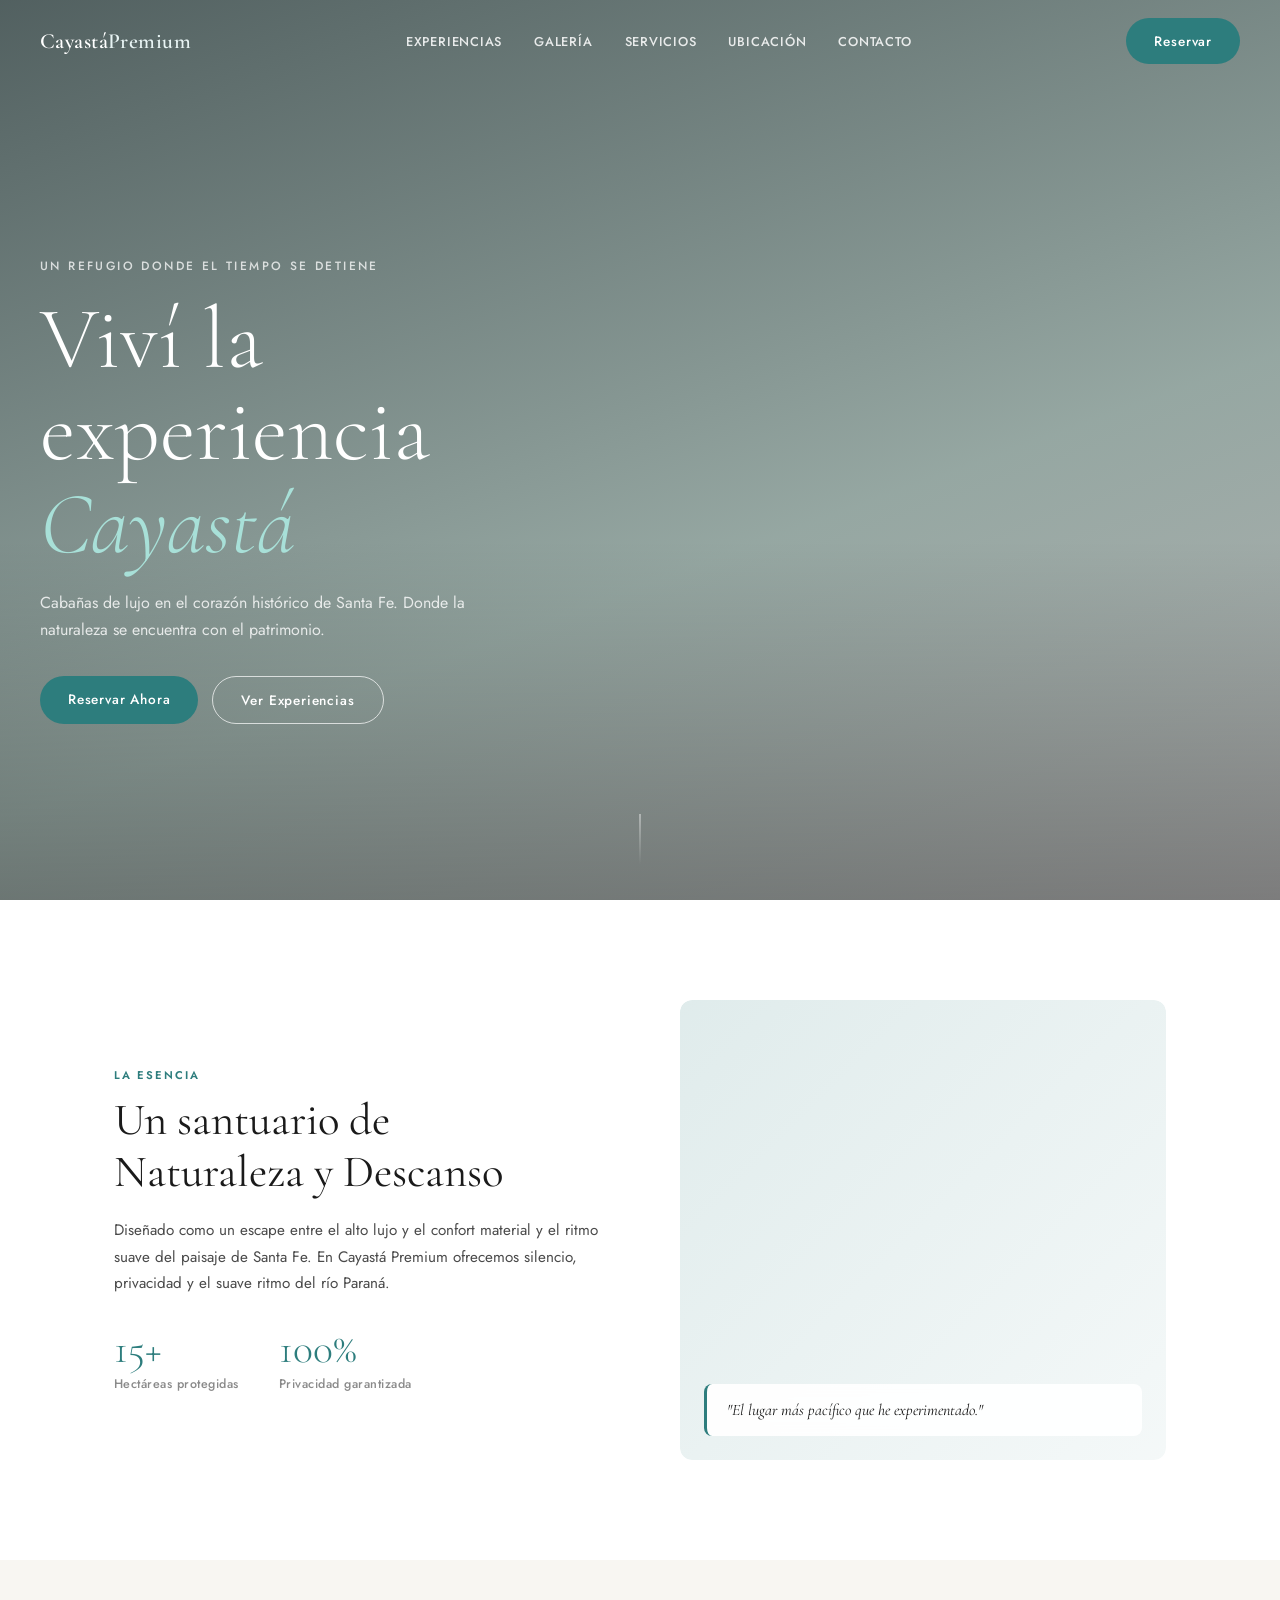
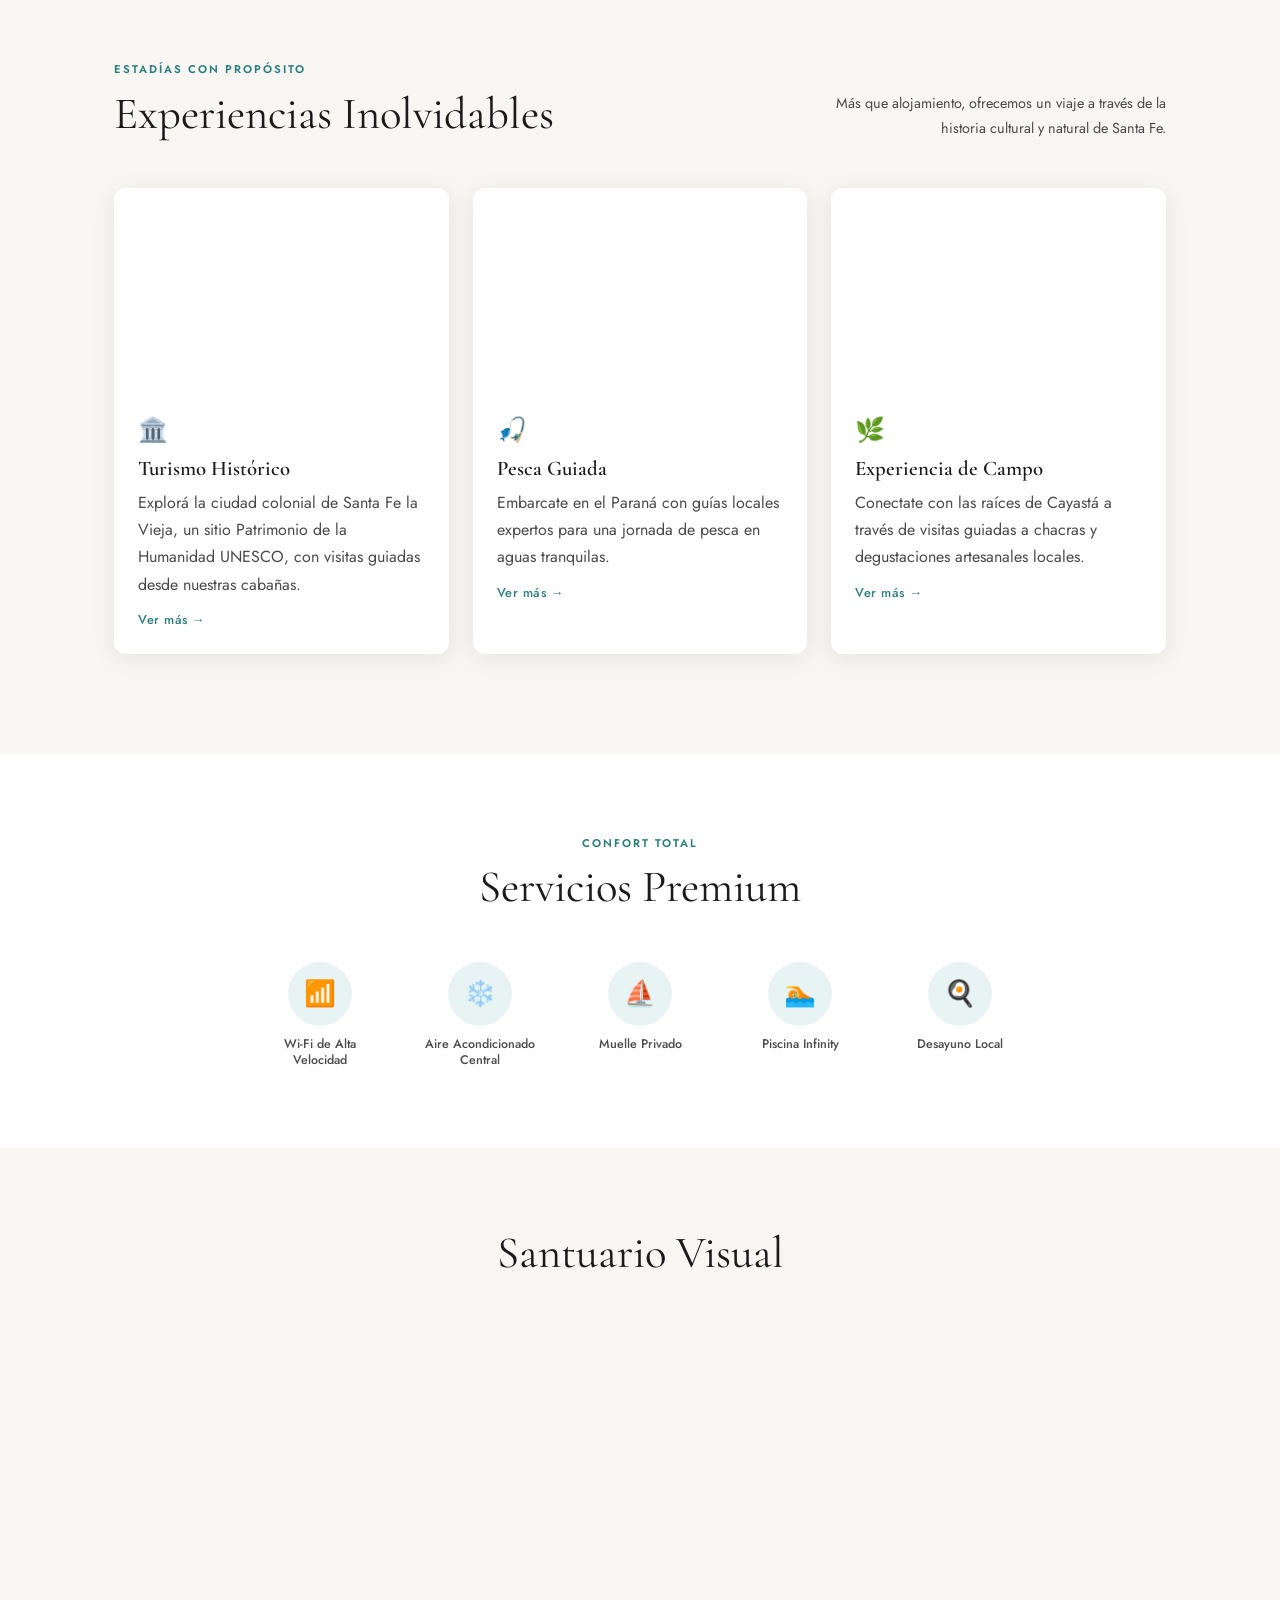
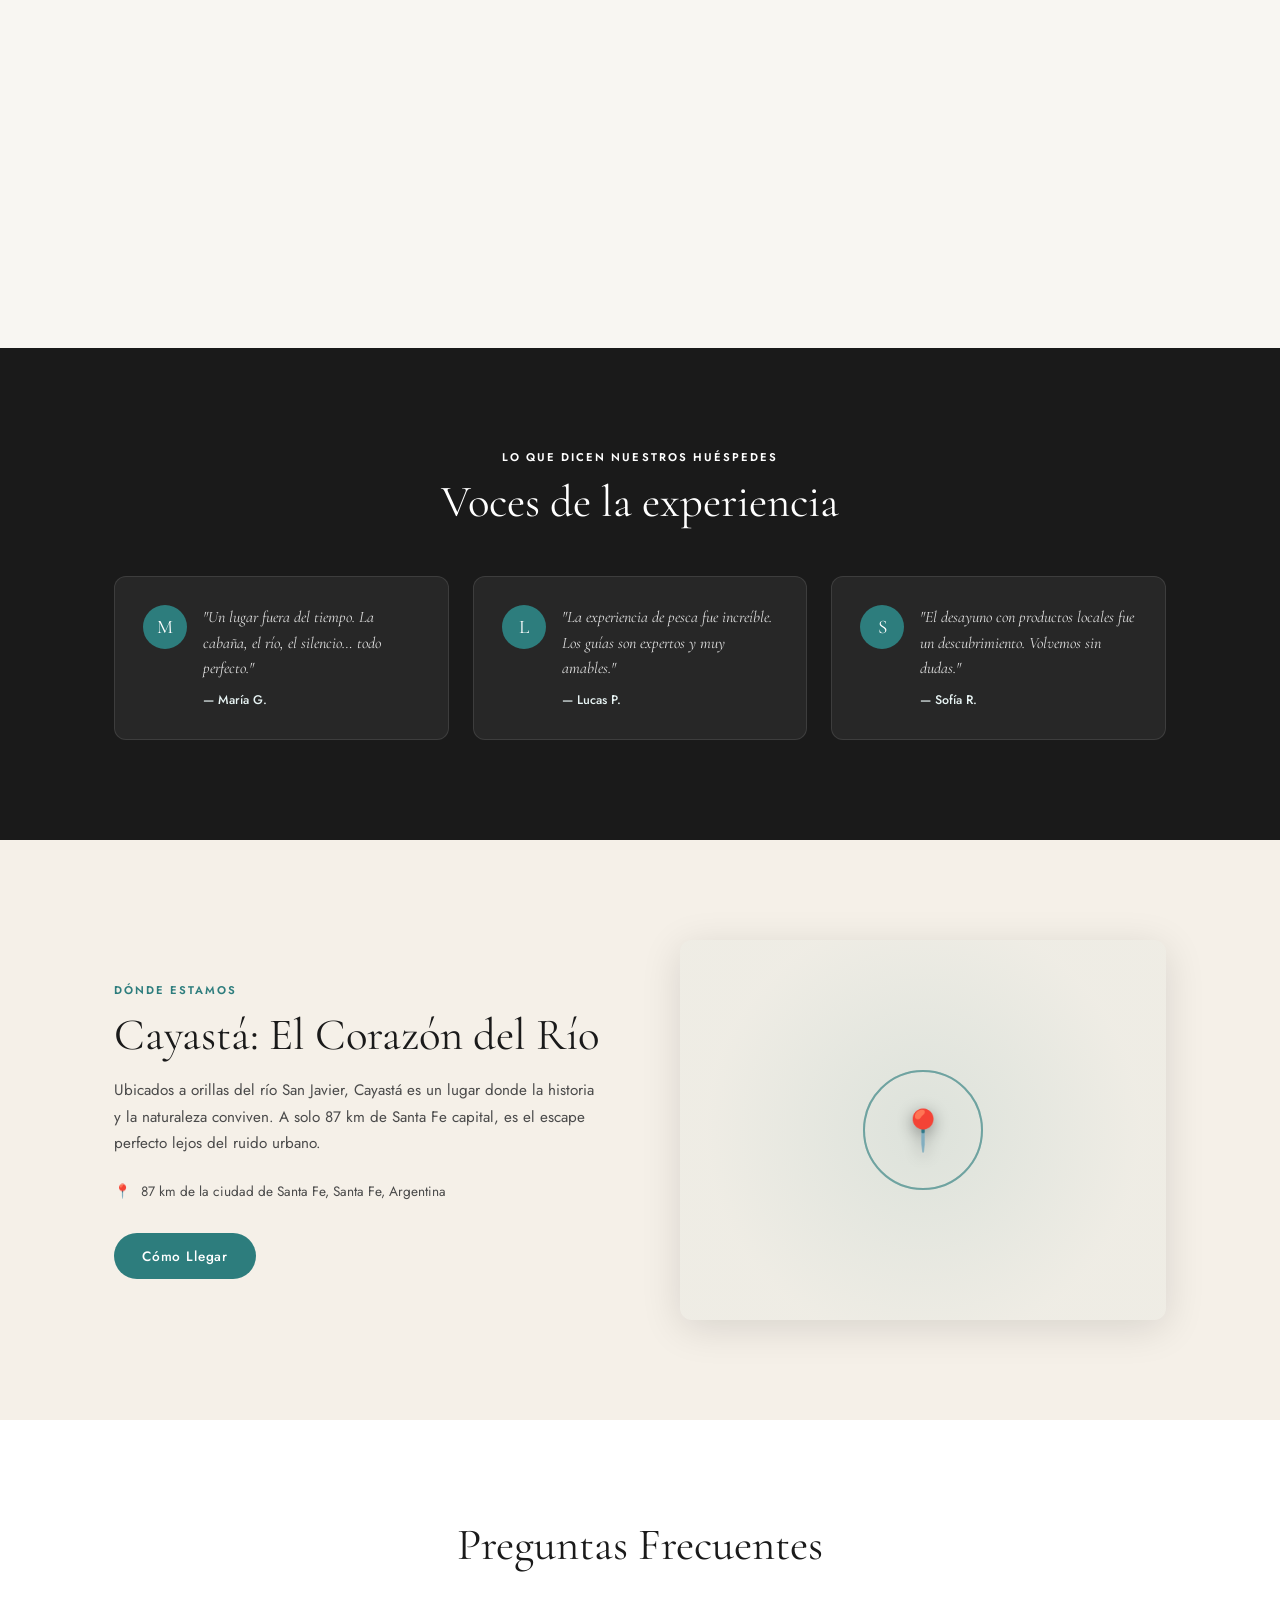
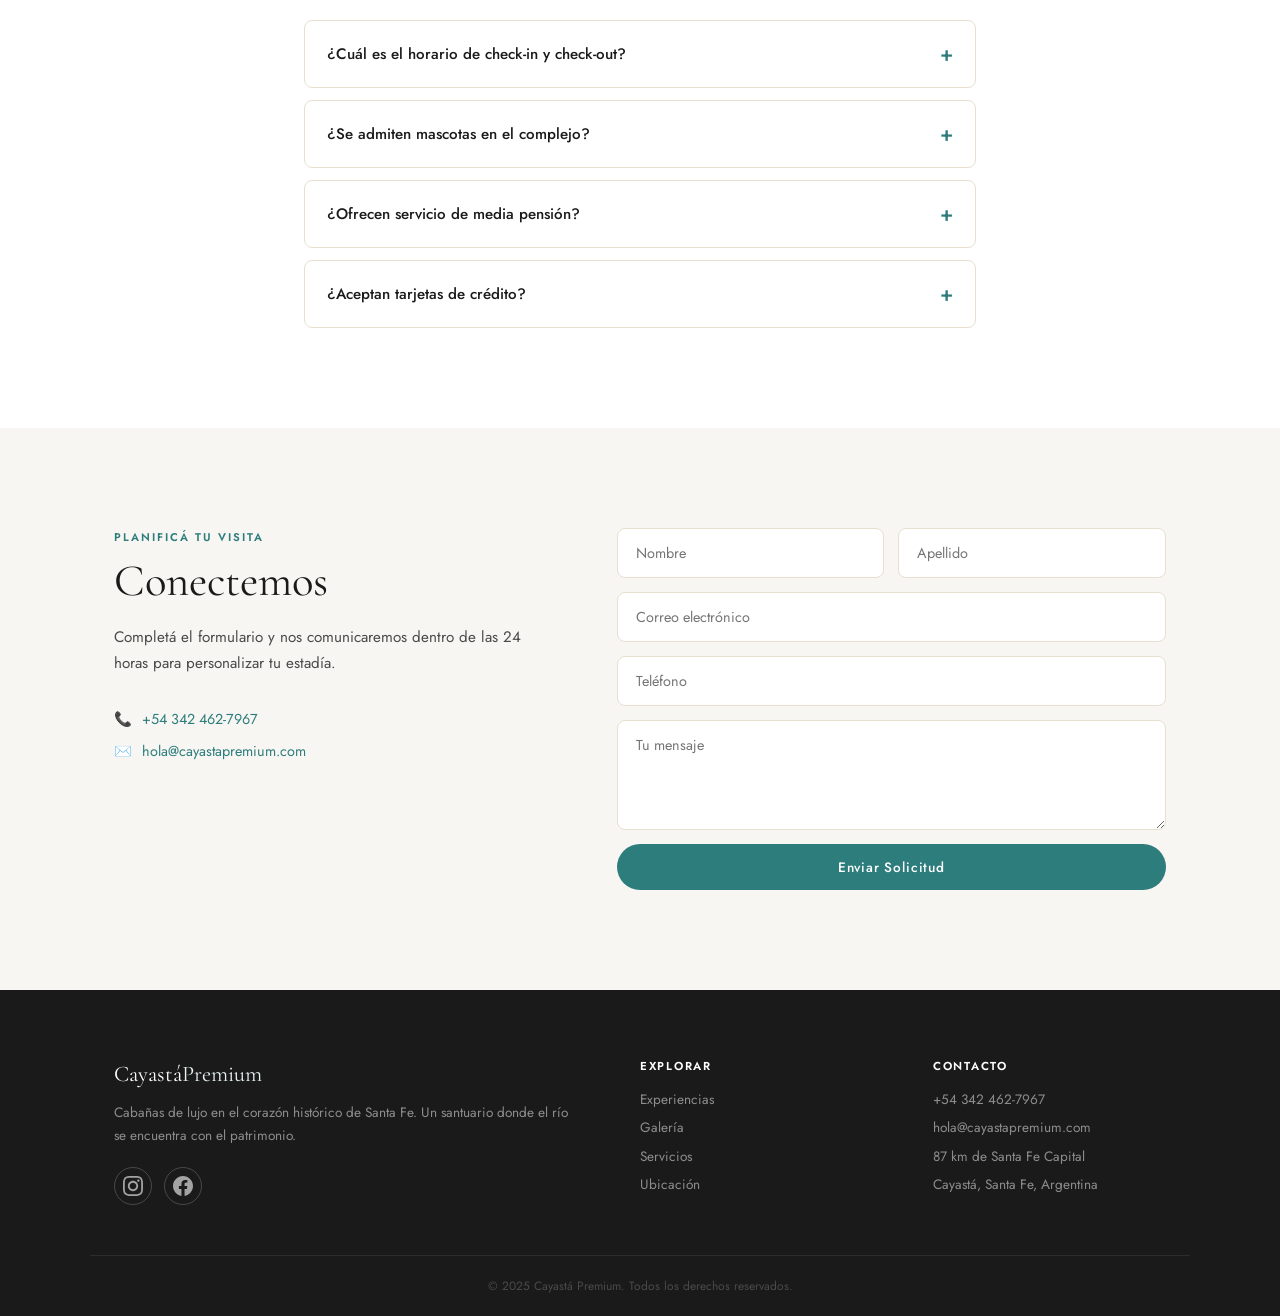
==== index.html @ 54f64c53 "secondcommit" ====
<!DOCTYPE html>
<html lang="es">
<head>
  <meta charset="UTF-8" />
  <meta name="viewport" content="width=device-width, initial-scale=1.0" />
  <title>Cayastá Premium</title>
  <link rel="stylesheet" href="styles.css" />
  <link href="https://fonts.googleapis.com/css2?family=Cormorant+Garamond:ital,wght@0,300;0,400;0,600;1,300;1,400&family=Jost:wght@300;400;500;600&display=swap" rel="stylesheet" />
</head>
<body>

  <!-- NAV -->
  <header class="nav">
    <div class="nav__logo">Cayastá<span>Premium</span></div>
    <nav class="nav__links">
      <a href="#experiencias">Experiencias</a>
      <a href="#galery">Galería</a>
      <a href="#services">Servicios</a>
      <a href="#location">Ubicación</a>
      <a href="#contacto">Contacto</a>
    </nav>
    <a href="#contacto" class="btn btn--primary">Reservar</a>
    <button class="nav__burger" aria-label="Menú">
      <span></span><span></span><span></span>
    </button>
  </header>

  <!-- MOBILE MENU -->
  <div class="mobile-menu" id="mobileMenu">
    <a href="#experiencias">Experiencias</a>
      <a href="#galery">Galería</a>
      <a href="#services">Servicios</a>
      <a href="#location">Ubicación</a>
      <a href="#contacto">Contacto</a>  
    <a href="#contacto" class="btn btn--primary">Reservar</a>
  </div>

  <!-- HERO -->
  <section class="hero">
    <div class="hero__overlay"></div>
    <div class="hero__content">
      <p class="hero__eyebrow">Un refugio donde el tiempo se detiene</p>
      <h1 class="hero__title">Viví la experiencia<br /><em>Cayastá</em></h1>
      <p class="hero__sub">Cabañas de lujo en el corazón histórico de Santa Fe. Donde la naturaleza se encuentra con el patrimonio.</p>
      <div class="hero__actions">
        <a href="#contacto" class="btn btn--primary">Reservar Ahora</a>
        <a href="#experiencias" class="btn btn--outline">Ver Experiencias</a>
      </div>
    </div>
    <div class="hero__scroll">
      <span></span>
    </div>
  </section>

  <!-- ESSENCE -->
  <section class="essence" id="essence">
    <div class="container essence__grid">
      <div class="essence__text">
        <p class="label">La Esencia</p>
        <h2>Un santuario de<br />Naturaleza y Descanso</h2>
        <p class="body-text">Diseñado como un escape entre el alto lujo y el confort material y el ritmo suave del paisaje de Santa Fe. En Cayastá Premium ofrecemos silencio, privacidad y el suave ritmo del río Paraná.</p>
        <div class="essence__stats">
          <div class="stat">
            <span class="stat__num">15+</span>
            <span class="stat__label">Hectáreas protegidas</span>
          </div>
          <div class="stat">
            <span class="stat__num">100%</span>
            <span class="stat__label">Privacidad garantizada</span>
          </div>
        </div>
      </div>
      <div class="essence__img">
        <div class="essence__img-inner">
          <div class="essence__img-placeholder"></div>
          <div class="essence__quote">
            <em>"El lugar más pacífico que he experimentado."</em>
          </div>
        </div>
      </div>
    </div>
  </section>

  <!-- EXPERIENCES -->
  <section class="experiences" id="experiencias">
    <div class="container">
      <div class="section-header">
        <div>
          <p class="label">Estadías con Propósito</p>
          <h2>Experiencias Inolvidables</h2>
        </div>
        <p class="section-header__desc">Más que alojamiento, ofrecemos un viaje a través de la historia cultural y natural de Santa Fe.</p>
      </div>
      <div class="cards">
        <div class="card">
          <div class="card__img card__img--1"></div>
          <div class="card__body">
            <div class="card__icon">🏛️</div>
            <h3>Turismo Histórico</h3>
            <p>Explorá la ciudad colonial de Santa Fe la Vieja, un sitio Patrimonio de la Humanidad UNESCO, con visitas guiadas desde nuestras cabañas.</p>
            <a href="#" class="link-arrow">Ver más →</a>
          </div>
        </div>
        <div class="card">
          <div class="card__img card__img--2"></div>
          <div class="card__body">
            <div class="card__icon">🎣</div>
            <h3>Pesca Guiada</h3>
            <p>Embarcate en el Paraná con guías locales expertos para una jornada de pesca en aguas tranquilas.</p>
            <a href="#" class="link-arrow">Ver más →</a>
          </div>
        </div>
        <div class="card">
          <div class="card__img card__img--3"></div>
          <div class="card__body">
            <div class="card__icon">🌿</div>
            <h3>Experiencia de Campo</h3>
            <p>Conectate con las raíces de Cayastá a través de visitas guiadas a chacras y degustaciones artesanales locales.</p>
            <a href="#" class="link-arrow">Ver más →</a>
          </div>
        </div>
      </div>
    </div>
  </section>

  <!-- SERVICES -->
  <section class="services" id="services">
    <div class="container">
      <p class="label label--center">Confort Total</p>
      <h2 class="text-center">Servicios Premium</h2>
      <div class="services__grid">
        <div class="service-item">
          <div class="service-item__icon">📶</div>
          <span>Wi-Fi de Alta Velocidad</span>
        </div>
        <div class="service-item">
          <div class="service-item__icon">❄️</div>
          <span>Aire Acondicionado Central</span>
        </div>
        <div class="service-item">
          <div class="service-item__icon">⛵</div>
          <span>Muelle Privado</span>
        </div>
        <div class="service-item">
          <div class="service-item__icon">🏊</div>
          <span>Piscina Infinity</span>
        </div>
        <div class="service-item">
          <div class="service-item__icon">🍳</div>
          <span>Desayuno Local</span>
        </div>
      </div>
    </div>
  </section>

  <!-- GALLERY -->
  <section class="gallery" id="galery">
    <div class="container">
      <h2 class="text-center">Santuario Visual</h2>
      <div class="gallery__grid">
        <div class="gallery__item gallery__item--tall gallery__item--1"></div>
        <div class="gallery__item gallery__item--2"></div>
        <div class="gallery__item gallery__item--3"></div>
        <div class="gallery__item gallery__item--4"></div>
      </div>
    </div>
  </section>

  <!-- TESTIMONIALS -->
  <section class="testimonials">
    <div class="container">
      <p class="label label--center">Lo que dicen nuestros huéspedes</p>
      <h2 class="text-center">Voces de la experiencia</h2>
      <div class="testimonials__grid">
        <div class="testimonial">
          <div class="testimonial__avatar">M</div>
          <div>
            <p class="testimonial__text">"Un lugar fuera del tiempo. La cabaña, el río, el silencio… todo perfecto."</p>
            <p class="testimonial__author">— María G.</p>
          </div>
        </div>
        <div class="testimonial">
          <div class="testimonial__avatar">L</div>
          <div>
            <p class="testimonial__text">"La experiencia de pesca fue increíble. Los guías son expertos y muy amables."</p>
            <p class="testimonial__author">— Lucas P.</p>
          </div>
        </div>
        <div class="testimonial">
          <div class="testimonial__avatar">S</div>
          <div>
            <p class="testimonial__text">"El desayuno con productos locales fue un descubrimiento. Volvemos sin dudas."</p>
            <p class="testimonial__author">— Sofía R.</p>
          </div>
        </div>
      </div>
    </div>
  </section>

  <!-- LOCATION -->
  <section class="location" id="location">
    <div class="container location__grid">
      <div class="location__text">
        <p class="label">Dónde Estamos</p>
        <h2>Cayastá: El Corazón del Río</h2>
        <p class="body-text">Ubicados a orillas del río San Javier, Cayastá es un lugar donde la historia y la naturaleza conviven. A solo 87 km de Santa Fe capital, es el escape perfecto lejos del ruido urbano.</p>
        <div class="location__address">
          <span>📍</span>
          <span>87 km de la ciudad de Santa Fe, Santa Fe, Argentina</span>
        </div>
        <a href="https://maps.google.com" target="_blank" class="btn btn--teal">Cómo Llegar</a>
      </div>
      <div class="location__map">
        <div class="location__map-placeholder">
          <div class="map-ripple"></div>
          <div class="map-ripple map-ripple--2"></div>
          <div class="map-pin">📍</div>
        </div>
      </div>
    </div>
  </section>

  <!-- FAQ -->
  <section class="faq">
    <div class="container faq__inner">
      <h2 class="text-center">Preguntas Frecuentes</h2>
      <div class="faq__list">
        <details class="faq__item">
          <summary>¿Cuál es el horario de check-in y check-out?</summary>
          <p>El check-in es a partir de las 14:00 hs y el check-out hasta las 10:30 hs. Ofrecemos horarios flexibles según disponibilidad.</p>
        </details>
        <details class="faq__item">
          <summary>¿Se admiten mascotas en el complejo?</summary>
          <p>Sí, admitimos mascotas en cabañas seleccionadas. Consultanos al momento de la reserva para coordinar los detalles.</p>
        </details>
        <details class="faq__item">
          <summary>¿Ofrecen servicio de media pensión?</summary>
          <p>Incluimos desayuno con productos locales. La media pensión puede contratarse como servicio adicional consultando disponibilidad.</p>
        </details>
        <details class="faq__item">
          <summary>¿Aceptan tarjetas de crédito?</summary>
          <p>Aceptamos todas las tarjetas de crédito y débito principales, así como transferencias bancarias y Mercado Pago.</p>
        </details>
      </div>
    </div>
  </section>

  <!-- CONTACT -->
  <section class="contact" id="contacto">
    <div class="container contact__grid">
      <div class="contact__text">
        <p class="label">Planificá tu visita</p>
        <h2>Conectemos</h2>
        <p class="body-text">Completá el formulario y nos comunicaremos dentro de las 24 horas para personalizar tu estadía.</p>
        <div class="contact__info">
          <div class="contact__info-item">
            <span>📞</span>
            <a href="tel:+543424627967">+54 342 462-7967</a>
          </div>
          <div class="contact__info-item">
            <span>✉️</span>
            <a href="mailto:hola@cayastapremium.com">hola@cayastapremium.com</a>
          </div>
        </div>
      </div>
      <form class="contact__form">
        <div class="form-row">
          <input type="text" placeholder="Nombre" />
          <input type="text" placeholder="Apellido" />
        </div>
        <input type="email" placeholder="Correo electrónico" />
        <input type="tel" placeholder="Teléfono" />
        <textarea placeholder="Tu mensaje" rows="4"></textarea>
        <button type="submit" class="btn btn--primary btn--full">Enviar Solicitud</button>
      </form>
    </div>
  </section>

  <!-- FOOTER -->
  <footer class="footer">
    <div class="container footer__grid">
      <div class="footer__brand">
        <div class="footer__logo">Cayastá<span>Premium</span></div>
        <p>Cabañas de lujo en el corazón histórico de Santa Fe. Un santuario donde el río se encuentra con el patrimonio.</p>
        <div class="footer__social">
          <a href="#" aria-label="Instagram">
            <svg width="20" height="20" fill="currentColor" viewBox="0 0 24 24"><path d="M12 2.163c3.204 0 3.584.012 4.85.07 3.252.148 4.771 1.691 4.919 4.919.058 1.265.069 1.645.069 4.849 0 3.205-.012 3.584-.069 4.849-.149 3.225-1.664 4.771-4.919 4.919-1.266.058-1.644.07-4.85.07-3.204 0-3.584-.012-4.849-.07-3.26-.149-4.771-1.699-4.919-4.92-.058-1.265-.07-1.644-.07-4.849 0-3.204.013-3.583.07-4.849.149-3.227 1.664-4.771 4.919-4.919 1.266-.057 1.645-.069 4.849-.069zm0-2.163c-3.259 0-3.667.014-4.947.072-4.358.2-6.78 2.618-6.98 6.98-.059 1.281-.073 1.689-.073 4.948 0 3.259.014 3.668.072 4.948.2 4.358 2.618 6.78 6.98 6.98 1.281.058 1.689.072 4.948.072 3.259 0 3.668-.014 4.948-.072 4.354-.2 6.782-2.618 6.979-6.98.059-1.28.073-1.689.073-4.948 0-3.259-.014-3.667-.072-4.947-.196-4.354-2.617-6.78-6.979-6.98-1.281-.059-1.69-.073-4.949-.073zm0 5.838c-3.403 0-6.162 2.759-6.162 6.162s2.759 6.163 6.162 6.163 6.162-2.759 6.162-6.163c0-3.403-2.759-6.162-6.162-6.162zm0 10.162c-2.209 0-4-1.79-4-4 0-2.209 1.791-4 4-4s4 1.791 4 4c0 2.21-1.791 4-4 4zm6.406-11.845c-.796 0-1.441.645-1.441 1.44s.645 1.44 1.441 1.44c.795 0 1.439-.645 1.439-1.44s-.644-1.44-1.439-1.44z"/></svg>
          </a>
          <a href="#" aria-label="Facebook">
            <svg width="20" height="20" fill="currentColor" viewBox="0 0 24 24"><path d="M24 12.073c0-6.627-5.373-12-12-12s-12 5.373-12 12c0 5.99 4.388 10.954 10.125 11.854v-8.385H7.078v-3.47h3.047V9.43c0-3.007 1.792-4.669 4.533-4.669 1.312 0 2.686.235 2.686.235v2.953H15.83c-1.491 0-1.956.925-1.956 1.874v2.25h3.328l-.532 3.47h-2.796v8.385C19.612 23.027 24 18.062 24 12.073z"/></svg>
          </a>
        </div>
      </div>
      <div class="footer__col">
        <h4>Explorar</h4>
        <a href="#">Experiencias</a>
        <a href="#">Galería</a>
        <a href="#">Servicios</a>
        <a href="#">Ubicación</a>
      </div>
      <div class="footer__col">
        <h4>Contacto</h4>
        <a href="tel:+543424627967">+54 342 462-7967</a>
        <a href="mailto:hola@cayastapremium.com">hola@cayastapremium.com</a>
        <span>87 km de Santa Fe Capital</span>
        <span>Cayastá, Santa Fe, Argentina</span>
      </div>
    </div>
    <div class="footer__bottom">
      <p>© 2025 Cayastá Premium. Todos los derechos reservados.</p>
    </div>
  </footer>

  <script>
    // Mobile menu toggle
    const burger = document.querySelector('.nav__burger');
    const mobileMenu = document.getElementById('mobileMenu');
    burger.addEventListener('click', () => {
      mobileMenu.classList.toggle('is-open');
      burger.classList.toggle('is-active');
    });

    // FAQ accordion (native details works, but let's add smooth close)
    document.querySelectorAll('.faq__item').forEach(item => {
      item.addEventListener('toggle', () => {
        if (item.open) {
          document.querySelectorAll('.faq__item[open]').forEach(other => {
            if (other !== item) other.removeAttribute('open');
          });
        }
      });
    });

    // Scroll reveal
    const observer = new IntersectionObserver((entries) => {
      entries.forEach(e => {
        if (e.isIntersecting) {
          e.target.classList.add('revealed');
          observer.unobserve(e.target);
        }
      });
    }, { threshold: 0.1 });
    document.querySelectorAll('.card, .service-item, .testimonial, .gallery__item, .stat').forEach(el => {
      el.classList.add('reveal');
      observer.observe(el);
    });

    // Sticky nav shadow
    window.addEventListener('scroll', () => {
      document.querySelector('.nav').classList.toggle('scrolled', window.scrollY > 60);
    });
  </script>
</body>
</html>
---- styles.css ----
/* =============================================
   CAYASTÁ PREMIUM — styles.css
   Fonts: Cormorant Garamond (display) + Jost (body)
   ============================================= */

/* ---------- CSS VARIABLES ---------- */
:root {
  --teal: #2d7d7d;
  --teal-dark: #1f5e5e;
  --teal-light: #e8f4f4;
  --sand: #f5f0e8;
  --sand-dark: #e8dfd0;
  --charcoal: #1a1a1a;
  --mid: #4a4a4a;
  --light: #8a8a8a;
  --white: #ffffff;
  --card-bg: #ffffff;
  --section-alt: #f8f6f2;
  --radius: 12px;
  --radius-sm: 8px;
  --shadow: 0 4px 24px rgba(0,0,0,0.08);
  --shadow-md: 0 8px 40px rgba(0,0,0,0.12);
  --transition: 0.3s ease;
  --font-display: 'Cormorant Garamond', Georgia, serif;
  --font-body: 'Jost', sans-serif;
}

/* ---------- RESET & BASE ---------- */
*, *::before, *::after { box-sizing: border-box; margin: 0; padding: 0; }

html { scroll-behavior: smooth; font-size: 16px; }

body {
  font-family: var(--font-body);
  color: var(--charcoal);
  background: var(--white);
  overflow-x: hidden;
}

img { display: block; max-width: 100%; }

a { text-decoration: none; color: inherit; }

h1, h2, h3, h4 { font-family: var(--font-display); font-weight: 400; line-height: 1.15; }

h2 { font-size: clamp(1.9rem, 4vw, 2.8rem); }

h3 { font-size: 1.3rem; font-weight: 600; margin-bottom: .5rem; }

p { line-height: 1.7; color: var(--mid); }

.container {
  max-width: 1100px;
  margin: 0 auto;
  padding: 0 24px;
}

.text-center { text-align: center; }

/* ---------- LABELS ---------- */
.label {
  font-family: var(--font-body);
  font-size: 0.7rem;
  font-weight: 600;
  letter-spacing: 0.18em;
  text-transform: uppercase;
  color: var(--teal);
  margin-bottom: 0.6rem;
  display: block;
}
.label--center { text-align: center; }

/* ---------- BUTTONS ---------- */
.btn {
  display: inline-block;
  font-family: var(--font-body);
  font-size: 0.85rem;
  font-weight: 500;
  letter-spacing: 0.06em;
  padding: 13px 28px;
  border-radius: 50px;
  transition: all var(--transition);
  cursor: pointer;
  border: none;
  white-space: nowrap;
}

.btn--primary {
  background: var(--teal);
  color: var(--white);
}
.btn--primary:hover { background: var(--teal-dark); transform: translateY(-2px); box-shadow: 0 6px 20px rgba(45,125,125,0.3); }

.btn--outline {
  background: transparent;
  color: var(--white);
  border: 1.5px solid rgba(255,255,255,0.7);
}
.btn--outline:hover { background: rgba(255,255,255,0.15); }

.btn--teal {
  background: var(--teal);
  color: var(--white);
}
.btn--teal:hover { background: var(--teal-dark); }

.btn--full { width: 100%; text-align: center; }

.body-text { font-size: 0.95rem; line-height: 1.75; }

.link-arrow {
  font-size: 0.8rem;
  font-weight: 500;
  color: var(--teal);
  letter-spacing: 0.04em;
  transition: gap var(--transition);
  display: inline-block;
  margin-top: 0.75rem;
}
.link-arrow:hover { letter-spacing: 0.08em; }

/* ---------- SCROLL REVEAL ---------- */
.reveal { opacity: 0; transform: translateY(28px); transition: opacity 0.6s ease, transform 0.6s ease; }
.reveal.revealed { opacity: 1; transform: none; }

/* ---------- NAV ---------- */
.nav {
  position: fixed;
  top: 0; left: 0; right: 0;
  z-index: 100;
  display: flex;
  align-items: center;
  justify-content: space-between;
  padding: 18px 40px;
  transition: background var(--transition), box-shadow var(--transition);
}

.nav.scrolled {
  background: rgba(255,255,255,0.97);
  box-shadow: 0 2px 16px rgba(0,0,0,0.08);
}
.nav.scrolled .nav__logo,
.nav.scrolled .nav__links a {
  color: var(--charcoal);
}

.nav__logo {
  font-family: var(--font-display);
  font-size: 1.35rem;
  font-weight: 600;
  color: var(--white);
  letter-spacing: 0.02em;
}
.nav__logo span { color: var(--teal-light); }

.nav__links {
  display: flex;
  gap: 32px;
}
.nav__links a {
  font-size: 0.8rem;
  font-weight: 500;
  letter-spacing: 0.06em;
  text-transform: uppercase;
  color: rgba(255,255,255,0.85);
  transition: color var(--transition);
}
.nav__links a:hover { color: var(--white); }

.nav__burger {
  display: none;
  flex-direction: column;
  gap: 5px;
  background: none;
  border: none;
  cursor: pointer;
  padding: 4px;
}
.nav__burger span {
  display: block;
  width: 24px;
  height: 2px;
  background: var(--white);
  border-radius: 2px;
  transition: all var(--transition);
}
.nav.scrolled .nav__burger span { background: var(--charcoal); }
.nav__burger.is-active span:nth-child(1) { transform: translateY(7px) rotate(45deg); }
.nav__burger.is-active span:nth-child(2) { opacity: 0; }
.nav__burger.is-active span:nth-child(3) { transform: translateY(-7px) rotate(-45deg); }

/* ---------- MOBILE MENU ---------- */
.mobile-menu {
  display: none;
  position: fixed;
  top: 0; left: 0; right: 0; bottom: 0;
  background: var(--charcoal);
  z-index: 99;
  flex-direction: column;
  align-items: center;
  justify-content: center;
  gap: 28px;
  opacity: 0;
  pointer-events: none;
  transition: opacity 0.3s;
}
.mobile-menu.is-open {
  opacity: 1;
  pointer-events: all;
}
.mobile-menu a {
  font-family: var(--font-display);
  font-size: 1.6rem;
  color: var(--white);
}
.mobile-menu .btn { font-family: var(--font-body); font-size: 0.9rem; }

/* ---------- HERO ---------- */
.hero {
  position: relative;
  min-height: 100vh;
  display: flex;
  align-items: center;
  background: 
    linear-gradient(160deg, rgba(15,35,35,0.72) 0%, rgba(45,80,70,0.5) 60%, rgba(0,0,0,0.3) 100%),
    url('https://imgs.search.brave.com/7N1tRkGCb6P4aSqsHRlRXKvqndb2a-aFsc3VQOuxDT0/rs:fit:860:0:0:0/g:ce/aHR0cHM6Ly9jYWJh/bmFzYW5kaW5hcy5j/b20vd3AtY29udGVu/dC91cGxvYWRzLzIw/MjQvMDMvZ3YwNS1j/YWJhbmFzLmpwZw') center/cover no-repeat;
  padding-top: 80px;
}

.hero__overlay {
  position: absolute;
  inset: 0;
  background: linear-gradient(to bottom, transparent 60%, rgba(0,0,0,0.3));
}

.hero__content {
  position: relative;
  z-index: 2;
  max-width: 680px;
  padding: 0 40px;
}

.hero__eyebrow {
  font-size: 0.75rem;
  font-weight: 500;
  letter-spacing: 0.2em;
  text-transform: uppercase;
  color: rgba(255,255,255,0.75);
  margin-bottom: 1rem;
}

.hero__title {
  font-family: var(--font-display);
  font-size: clamp(2.8rem, 7vw, 5.5rem);
  font-weight: 300;
  color: var(--white);
  line-height: 1.05;
  margin-bottom: 1.2rem;
}
.hero__title em { font-style: italic; font-weight: 300; color: #a8e0d8; }

.hero__sub {
  font-size: 1rem;
  color: rgba(255,255,255,0.8);
  max-width: 480px;
  margin-bottom: 2rem;
  line-height: 1.7;
}

.hero__actions { display: flex; gap: 14px; flex-wrap: wrap; }

.hero__scroll {
  position: absolute;
  bottom: 36px;
  left: 50%;
  transform: translateX(-50%);
  z-index: 2;
}
.hero__scroll span {
  display: block;
  width: 1px;
  height: 50px;
  background: linear-gradient(to bottom, rgba(255,255,255,0.8), transparent);
  animation: scrollLine 1.8s ease-in-out infinite;
}
@keyframes scrollLine {
  0% { transform: scaleY(0); transform-origin: top; }
  50% { transform: scaleY(1); transform-origin: top; }
  51% { transform: scaleY(1); transform-origin: bottom; }
  100% { transform: scaleY(0); transform-origin: bottom; }
}

/* ---------- ESSENCE ---------- */
.essence {
  padding: 100px 0;
  background: var(--white);
}

.essence__grid {
  display: grid;
  grid-template-columns: 1fr 1fr;
  gap: 80px;
  align-items: center;
}

.essence__text h2 { margin-bottom: 1.2rem; }
.essence__text .body-text { margin-bottom: 2rem; }

.essence__stats {
  display: flex;
  gap: 40px;
}

.stat__num {
  display: block;
  font-family: var(--font-display);
  font-size: 2.6rem;
  font-weight: 300;
  color: var(--teal);
  line-height: 1;
}
.stat__label {
  font-size: 0.78rem;
  color: var(--light);
  font-weight: 500;
  letter-spacing: 0.04em;
}

.essence__img-inner {
  position: relative;
  border-radius: var(--radius);
  overflow: hidden;
}
.essence__img-placeholder {
  width: 100%;
  height: 460px;
  background: 
    linear-gradient(135deg, rgba(45,125,125,0.15), rgba(45,125,125,0.05)),
    url('https://images.unsplash.com/photo-1475070929565-c985b496cb9f?w=800&q=80') center/cover;
  border-radius: var(--radius);
}
.essence__quote {
  position: absolute;
  bottom: 24px;
  left: 24px;
  right: 24px;
  background: rgba(255,255,255,0.92);
  backdrop-filter: blur(10px);
  padding: 16px 20px;
  border-radius: var(--radius-sm);
  font-family: var(--font-display);
  font-size: 1rem;
  color: var(--charcoal);
  border-left: 3px solid var(--teal);
}

/* ---------- EXPERIENCES ---------- */
.experiences {
  padding: 100px 0;
  background: var(--section-alt);
}

.section-header {
  display: flex;
  justify-content: space-between;
  align-items: flex-end;
  margin-bottom: 48px;
  gap: 24px;
}
.section-header h2 { margin-top: 4px; }
.section-header__desc {
  max-width: 340px;
  font-size: 0.9rem;
  text-align: right;
}

.cards {
  display: grid;
  grid-template-columns: repeat(3, 1fr);
  gap: 24px;
}

.card {
  background: var(--card-bg);
  border-radius: var(--radius);
  overflow: hidden;
  box-shadow: var(--shadow);
  transition: transform var(--transition), box-shadow var(--transition);
}
.card:hover { transform: translateY(-6px); box-shadow: var(--shadow-md); }

.card__img {
  height: 200px;
  background-size: cover;
  background-position: center;
}
.card__img--1 { background-image: url('https://images.unsplash.com/photo-1564501049412-61c2a3083791?w=600&q=80'); }
.card__img--2 { background-image: url('https://images.unsplash.com/photo-1544551763-46a013bb70d5?w=600&q=80'); }
.card__img--3 { background-image: url('https://images.unsplash.com/photo-1500382017468-9049fed747ef?w=600&q=80'); }

.card__body { padding: 24px; }
.card__icon { font-size: 1.5rem; margin-bottom: 10px; }

/* ---------- SERVICES ---------- */
.services {
  padding: 80px 0;
  background: var(--white);
}
.services h2 { margin-bottom: 48px; }

.services__grid {
  display: flex;
  justify-content: center;
  flex-wrap: wrap;
  gap: 40px;
}

.service-item {
  display: flex;
  flex-direction: column;
  align-items: center;
  gap: 10px;
  width: 120px;
  text-align: center;
}
.service-item__icon {
  width: 64px;
  height: 64px;
  border-radius: 50%;
  background: var(--teal-light);
  display: flex;
  align-items: center;
  justify-content: center;
  font-size: 1.6rem;
  transition: transform var(--transition);
}
.service-item:hover .service-item__icon { transform: scale(1.1); }
.service-item span { font-size: 0.78rem; font-weight: 500; color: var(--mid); line-height: 1.3; }

/* ---------- GALLERY ---------- */
.gallery {
  padding: 80px 0;
  background: var(--section-alt);
}
.gallery h2 { margin-bottom: 36px; }

.gallery__grid {
  display: grid;
  grid-template-columns: 1fr 1fr;
  grid-template-rows: 260px 260px;
  gap: 16px;
}
.gallery__item {
  border-radius: var(--radius);
  background-size: cover;
  background-position: center;
  overflow: hidden;
  transition: transform var(--transition);
}
.gallery__item:hover { transform: scale(1.02); }
.gallery__item--tall { grid-row: 1 / 3; }

.gallery__item--1 { background-image: url('https://images.unsplash.com/photo-1506905925346-21bda4d32df4?w=800&q=80'); }
.gallery__item--2 { background-image: url('https://images.unsplash.com/photo-1510798831971-661eb04b3739?w=600&q=80'); }
.gallery__item--3 { background-image: url('https://images.unsplash.com/photo-1555396273-367ea4eb4db5?w=600&q=80'); }
.gallery__item--4 { background-image: url('https://images.unsplash.com/photo-1571896349842-33c89424de2d?w=600&q=80'); }

/* ---------- TESTIMONIALS ---------- */
.testimonials {
  padding: 100px 0;
  background: var(--charcoal);
}
.testimonials .label, .testimonials h2 { color: var(--white); }
.testimonials h2 { margin-bottom: 48px; }

.testimonials__grid {
  display: grid;
  grid-template-columns: repeat(3, 1fr);
  gap: 24px;
}

.testimonial {
  background: rgba(255,255,255,0.06);
  border: 1px solid rgba(255,255,255,0.1);
  border-radius: var(--radius);
  padding: 28px;
  display: flex;
  gap: 16px;
  align-items: flex-start;
  transition: background var(--transition);
}
.testimonial:hover { background: rgba(255,255,255,0.1); }

.testimonial__avatar {
  width: 44px;
  height: 44px;
  border-radius: 50%;
  background: var(--teal);
  color: var(--white);
  display: flex;
  align-items: center;
  justify-content: center;
  font-family: var(--font-display);
  font-size: 1.2rem;
  flex-shrink: 0;
}
.testimonial__text {
  font-family: var(--font-display);
  font-size: 1rem;
  font-style: italic;
  color: rgba(255,255,255,0.85);
  margin-bottom: 8px;
  line-height: 1.6;
}
.testimonial__author {
  font-size: 0.78rem;
  color: var(--teal-light);
  font-weight: 500;
}

/* ---------- LOCATION ---------- */
.location {
  padding: 100px 0;
  background: var(--sand);
}

.location__grid {
  display: grid;
  grid-template-columns: 1fr 1fr;
  gap: 80px;
  align-items: center;
}

.location__text h2 { margin-bottom: 1rem; }
.location__text .body-text { margin-bottom: 1.5rem; }

.location__address {
  display: flex;
  gap: 10px;
  align-items: flex-start;
  font-size: 0.85rem;
  color: var(--mid);
  margin-bottom: 2rem;
  line-height: 1.5;
}

.location__map-placeholder {
  position: relative;
  height: 380px;
  border-radius: var(--radius);
  background: 
    radial-gradient(circle at 50% 50%, rgba(45,125,125,0.12) 0%, rgba(45,125,125,0.03) 70%),
    url('https://images.unsplash.com/photo-1586348943529-beaae6c28db9?w=800&q=80') center/cover;
  display: flex;
  align-items: center;
  justify-content: center;
  overflow: hidden;
  box-shadow: var(--shadow-md);
}

.map-ripple {
  position: absolute;
  width: 120px;
  height: 120px;
  border: 2px solid var(--teal);
  border-radius: 50%;
  opacity: 0.4;
  animation: ripple 2.5s ease-out infinite;
}
.map-ripple--2 { animation-delay: 1.2s; }
@keyframes ripple {
  0% { transform: scale(0.8); opacity: 0.5; }
  100% { transform: scale(2.5); opacity: 0; }
}
.map-pin { font-size: 2.5rem; position: relative; z-index: 2; filter: drop-shadow(0 4px 8px rgba(0,0,0,0.4)); }

/* ---------- FAQ ---------- */
.faq {
  padding: 100px 0;
  background: var(--white);
}

.faq__inner { max-width: 720px; }
.faq h2 { margin-bottom: 48px; }

.faq__list { display: flex; flex-direction: column; gap: 12px; }

.faq__item {
  border: 1px solid var(--sand-dark);
  border-radius: var(--radius-sm);
  overflow: hidden;
}

.faq__item summary {
  padding: 18px 22px;
  font-weight: 500;
  font-size: 0.95rem;
  cursor: pointer;
  list-style: none;
  display: flex;
  justify-content: space-between;
  align-items: center;
  transition: background var(--transition);
}
.faq__item summary::-webkit-details-marker { display: none; }
.faq__item summary::after {
  content: '+';
  font-size: 1.3rem;
  color: var(--teal);
  transition: transform var(--transition);
  flex-shrink: 0;
}
.faq__item[open] summary { background: var(--teal-light); }
.faq__item[open] summary::after { transform: rotate(45deg); }

.faq__item p {
  padding: 16px 22px 20px;
  font-size: 0.9rem;
  border-top: 1px solid var(--sand-dark);
  background: var(--section-alt);
}

/* ---------- CONTACT ---------- */
.contact {
  padding: 100px 0;
  background: var(--section-alt);
}

.contact__grid {
  display: grid;
  grid-template-columns: 1fr 1.3fr;
  gap: 80px;
  align-items: start;
}

.contact__text h2 { margin-bottom: 1rem; }
.contact__text .body-text { margin-bottom: 2rem; }

.contact__info { display: flex; flex-direction: column; gap: 12px; }
.contact__info-item {
  display: flex;
  align-items: center;
  gap: 10px;
  font-size: 0.9rem;
  color: var(--mid);
}
.contact__info-item a { color: var(--teal); transition: color var(--transition); }
.contact__info-item a:hover { color: var(--teal-dark); }

.contact__form {
  display: flex;
  flex-direction: column;
  gap: 14px;
}

.form-row {
  display: grid;
  grid-template-columns: 1fr 1fr;
  gap: 14px;
}

.contact__form input,
.contact__form textarea {
  font-family: var(--font-body);
  font-size: 0.9rem;
  padding: 14px 18px;
  border: 1.5px solid var(--sand-dark);
  border-radius: var(--radius-sm);
  background: var(--white);
  color: var(--charcoal);
  transition: border-color var(--transition), box-shadow var(--transition);
  outline: none;
  width: 100%;
}
.contact__form input:focus,
.contact__form textarea:focus {
  border-color: var(--teal);
  box-shadow: 0 0 0 3px rgba(45,125,125,0.1);
}
.contact__form textarea { resize: vertical; }

/* ---------- FOOTER ---------- */
.footer {
  background: var(--charcoal);
  color: rgba(255,255,255,0.7);
  padding: 70px 0 0;
}

.footer__grid {
  display: grid;
  grid-template-columns: 2fr 1fr 1fr;
  gap: 60px;
  padding-bottom: 50px;
  border-bottom: 1px solid rgba(255,255,255,0.08);
}

.footer__logo {
  font-family: var(--font-display);
  font-size: 1.4rem;
  color: var(--white);
  margin-bottom: 14px;
}
.footer__logo span { color: var(--teal-light); }

.footer__brand p {
  font-size: 0.85rem;
  line-height: 1.7;
  color: rgba(255,255,255,0.5);
  margin-bottom: 20px;
}

.footer__social { display: flex; gap: 12px; }
.footer__social a {
  width: 38px;
  height: 38px;
  border-radius: 50%;
  border: 1px solid rgba(255,255,255,0.2);
  display: flex;
  align-items: center;
  justify-content: center;
  color: rgba(255,255,255,0.6);
  transition: all var(--transition);
}
.footer__social a:hover { border-color: var(--teal); color: var(--teal-light); }

.footer__col h4 {
  font-family: var(--font-body);
  font-size: 0.72rem;
  font-weight: 600;
  letter-spacing: 0.15em;
  text-transform: uppercase;
  color: var(--white);
  margin-bottom: 16px;
}
.footer__col a,
.footer__col span {
  display: block;
  font-size: 0.85rem;
  color: rgba(255,255,255,0.5);
  margin-bottom: 8px;
  transition: color var(--transition);
  line-height: 1.5;
}
.footer__col a:hover { color: var(--teal-light); }

.footer__bottom {
  text-align: center;
  padding: 20px;
  font-size: 0.75rem;
  color: rgba(255,255,255,0.3);
}

/* =============================================
   RESPONSIVE BREAKPOINTS
   ============================================= */

/* ---------- TABLET (≤900px) ---------- */
@media (max-width: 900px) {
  .nav__links { display: none; }
  .nav .btn { display: none; }
  .nav__burger { display: flex; }
  .mobile-menu { display: flex; }

  .nav { padding: 16px 24px; }

  .essence__grid,
  .location__grid,
  .contact__grid {
    grid-template-columns: 1fr;
    gap: 48px;
  }

  .essence__img { order: -1; }
  .essence__img-placeholder { height: 320px; }

  .section-header {
    flex-direction: column;
    align-items: flex-start;
  }
  .section-header__desc { text-align: left; }

  .cards { grid-template-columns: 1fr 1fr; }

  .testimonials__grid { grid-template-columns: 1fr; gap: 16px; }

  .footer__grid { grid-template-columns: 1fr 1fr; }
  .footer__brand { grid-column: 1 / -1; }
}

/* ---------- MOBILE (≤600px) ---------- */
@media (max-width: 600px) {
  section { padding: 70px 0; }

  .hero__content { padding: 0 24px; }
  .hero__title { font-size: clamp(2.2rem, 10vw, 3.5rem); }
  .hero__actions { flex-direction: column; align-items: flex-start; }

  .essence { padding: 70px 0; }

  .cards { grid-template-columns: 1fr; }

  .gallery__grid {
    grid-template-columns: 1fr;
    grid-template-rows: 220px 220px 220px 220px;
  }
  .gallery__item--tall { grid-row: auto; }

  .services__grid { gap: 28px; }
  .service-item { width: 90px; }

  .form-row { grid-template-columns: 1fr; }

  .footer__grid { grid-template-columns: 1fr; gap: 36px; }

  h2 { font-size: 1.8rem; }

  .essence__stats { flex-direction: column; gap: 20px; }

  .testimonials { padding: 70px 0; }
  .location { padding: 70px 0; }
  .faq { padding: 70px 0; }
  .contact { padding: 70px 0; }
  .footer { padding: 50px 0 0; }
}

/* ---------- SMALL MOBILE (≤380px) ---------- */
@media (max-width: 380px) {
  .hero__title { font-size: 2rem; }
  .btn { padding: 11px 20px; font-size: 0.8rem; }
  .stat__num { font-size: 2rem; }
}
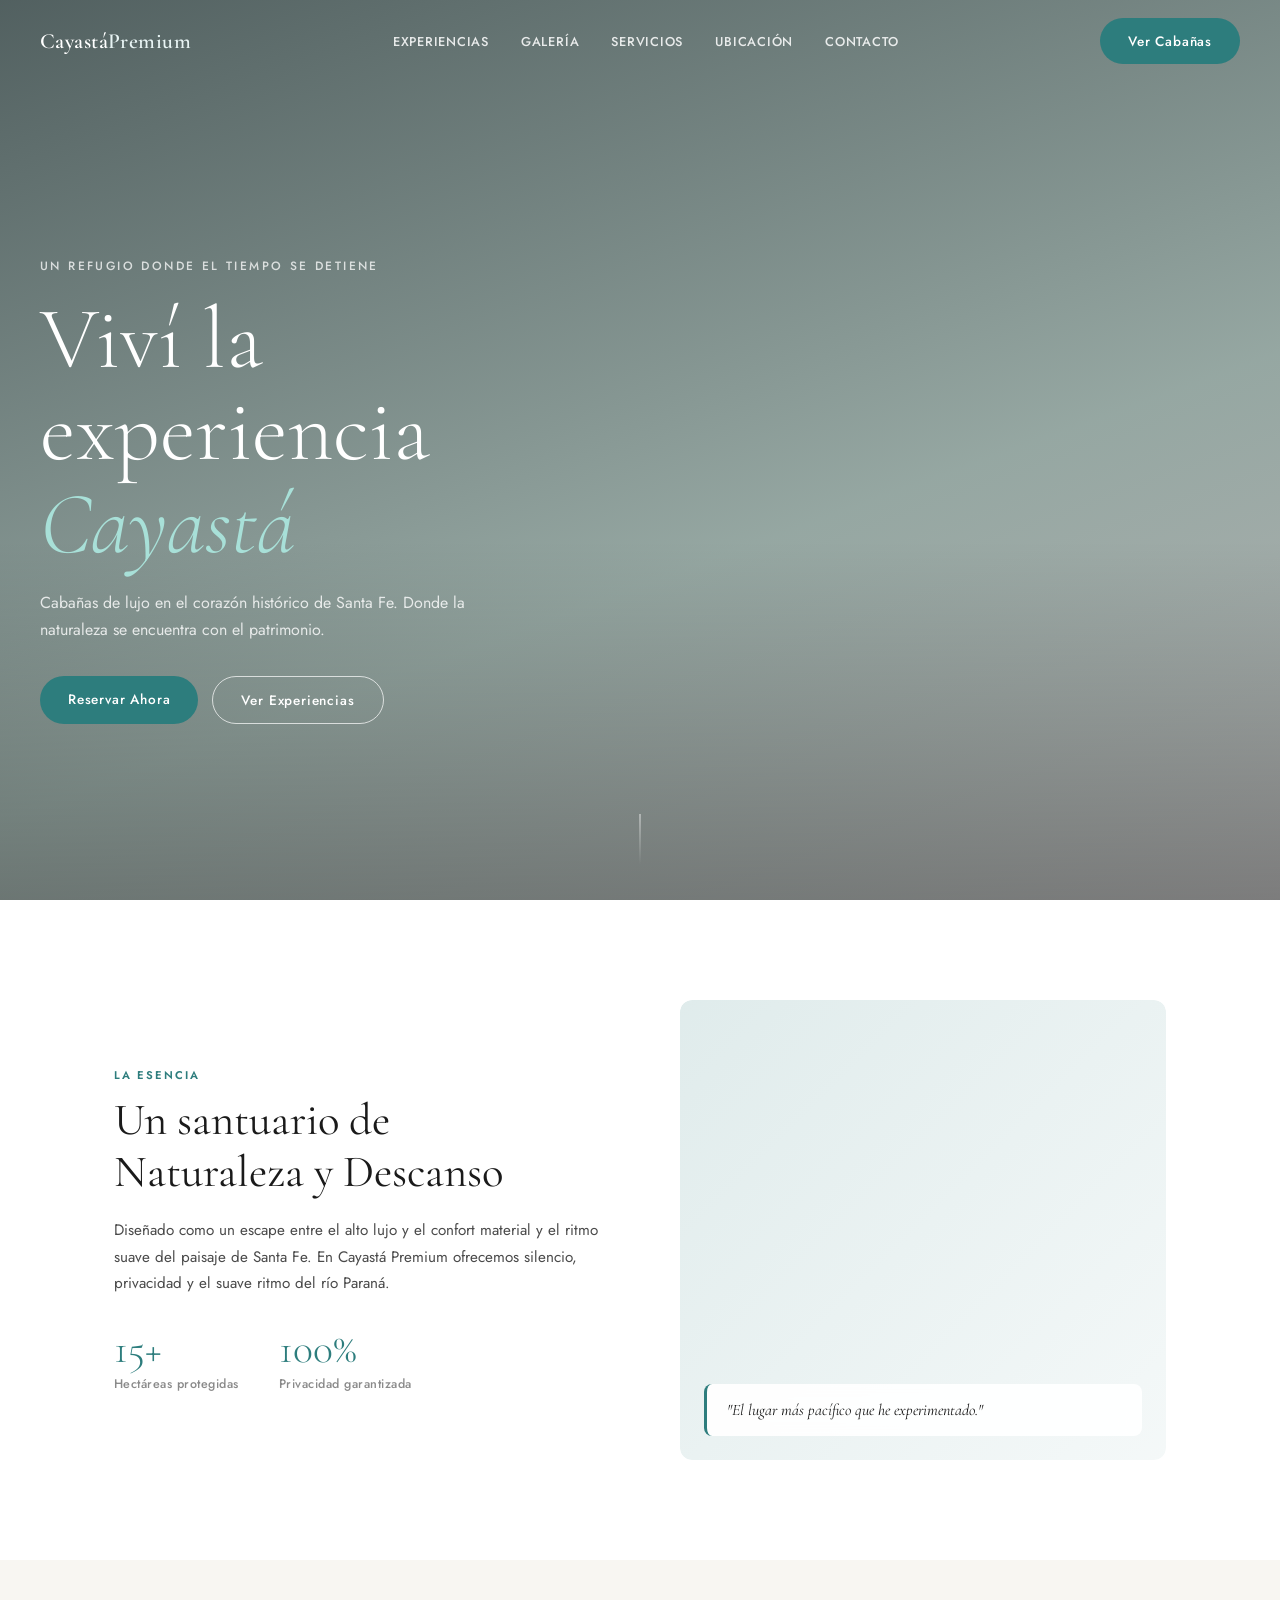
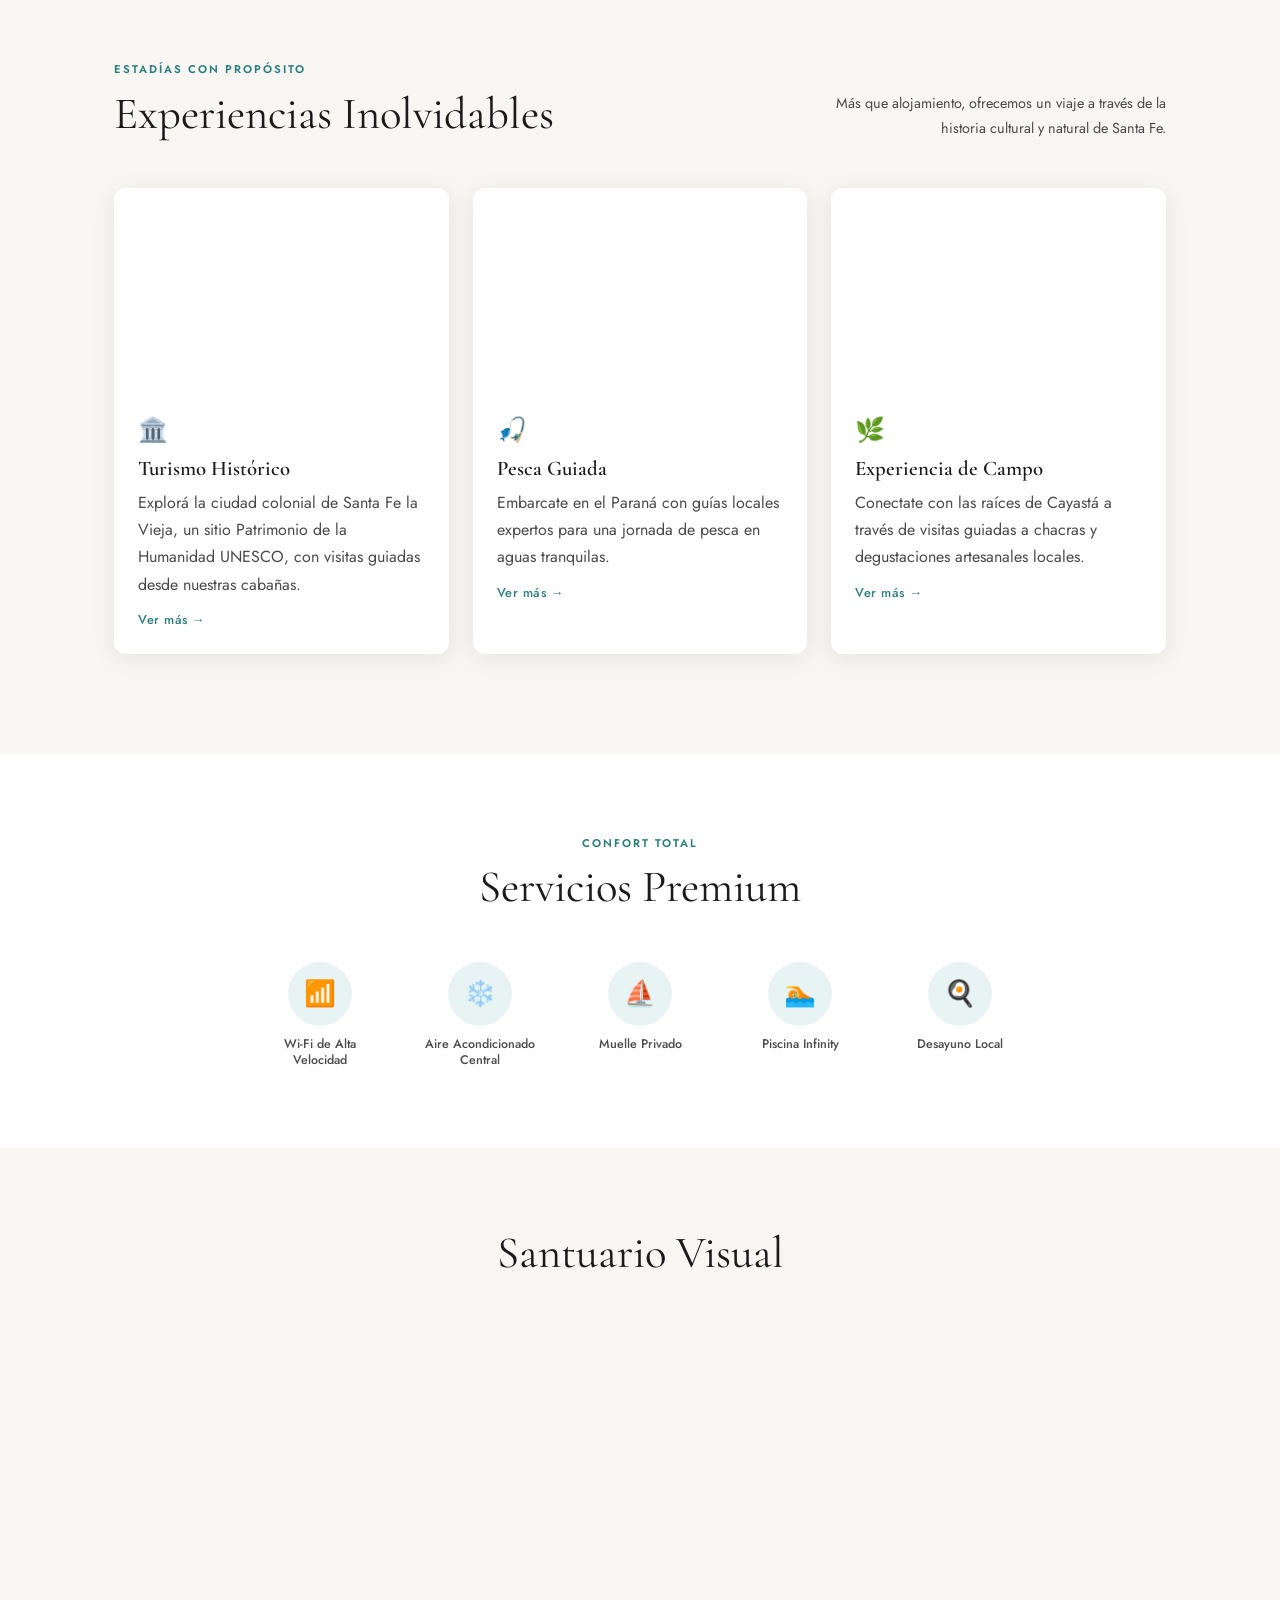
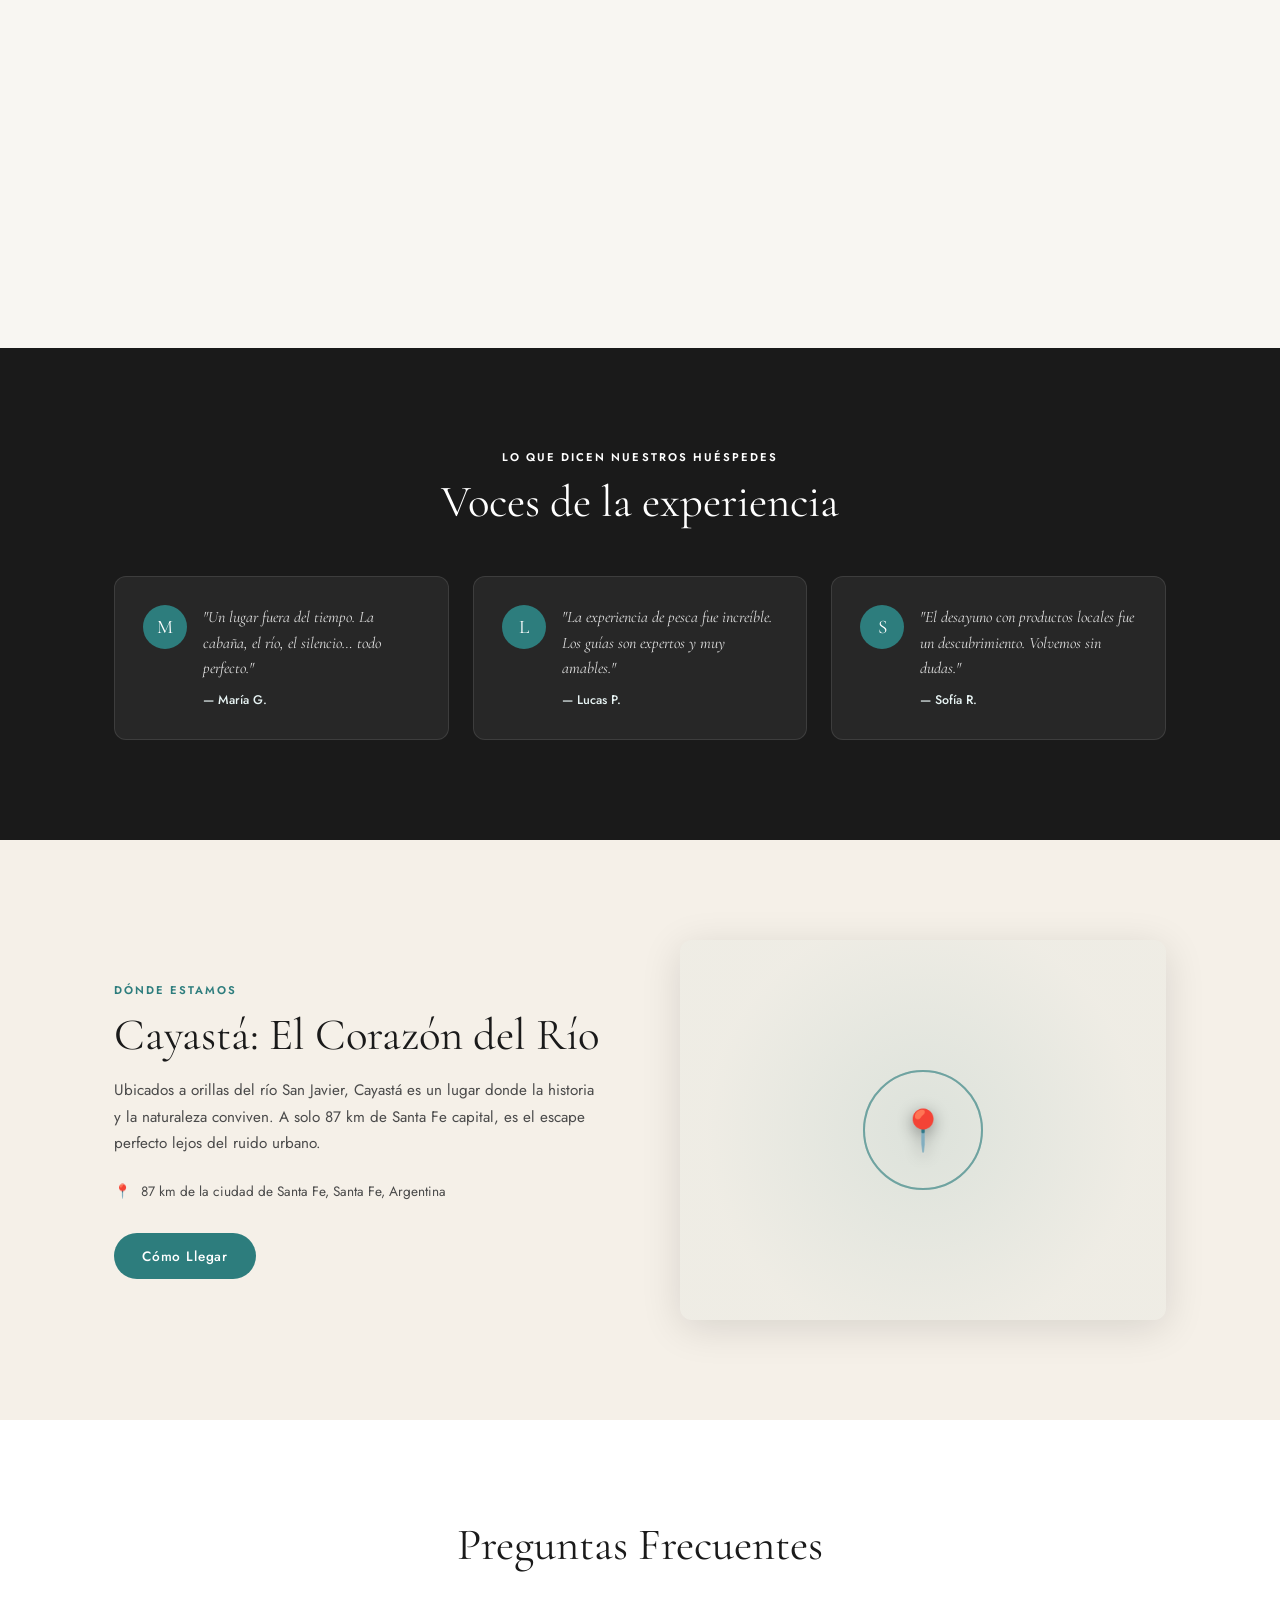
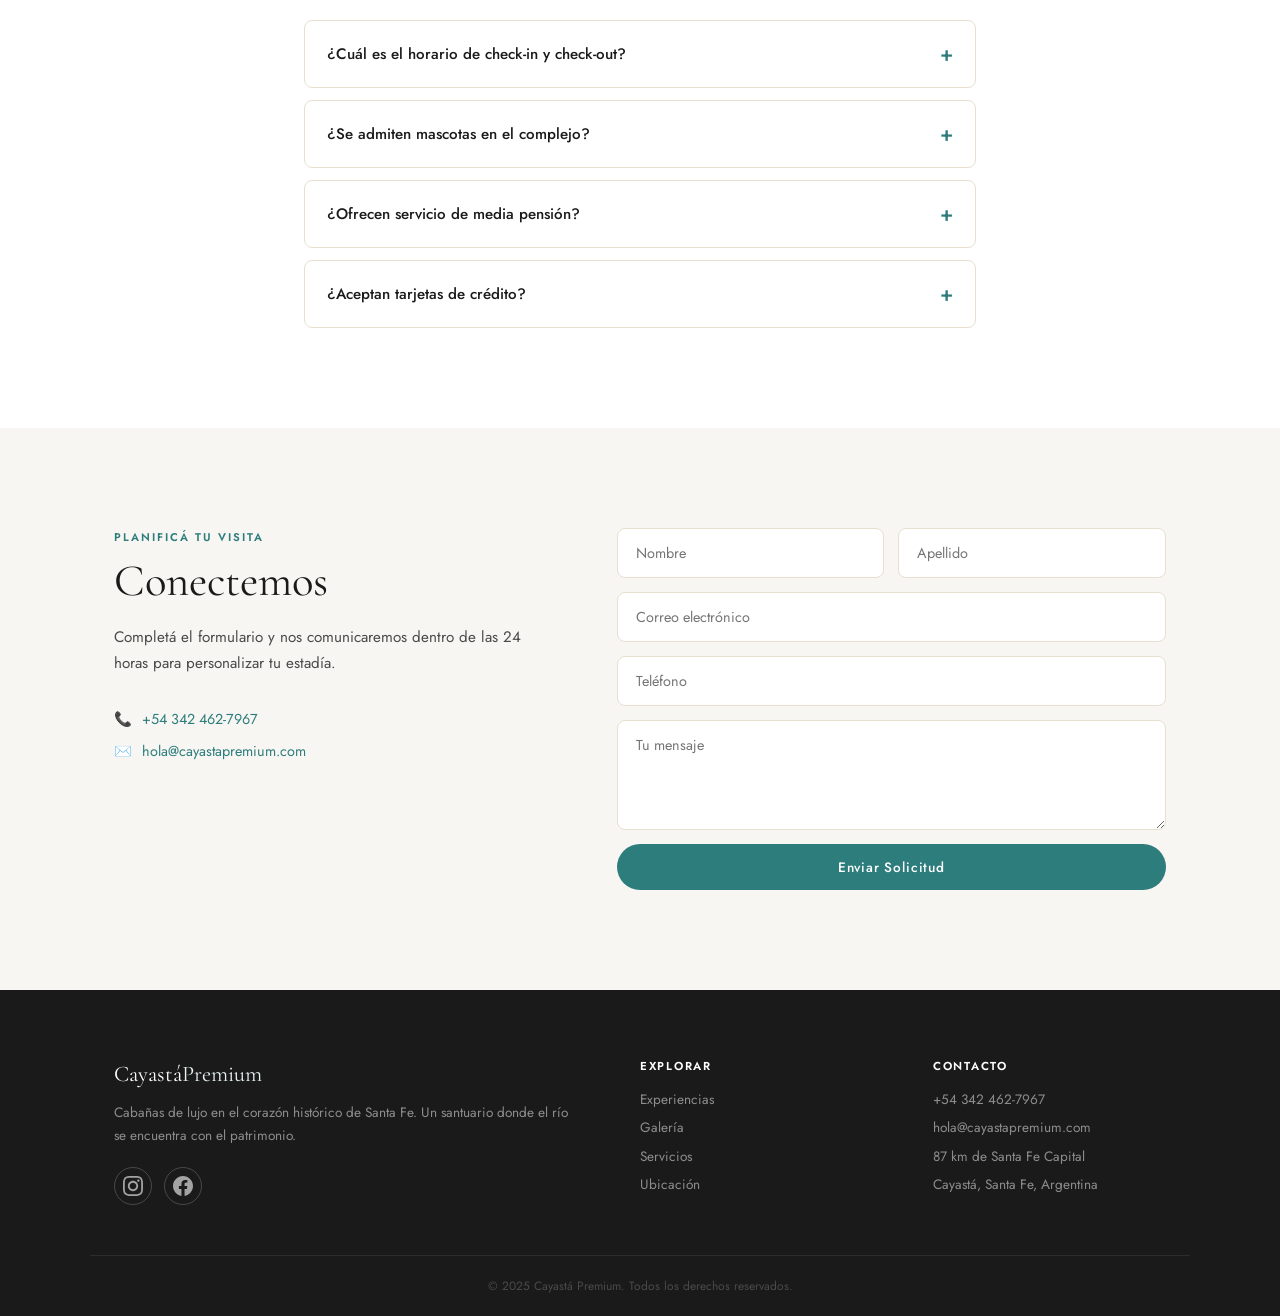
==== commit 5621b91b: "secondcommit" ====
--- a/index.html
+++ b/index.html
@@ -19,7 +19,7 @@
       <a href="#location">Ubicación</a>
       <a href="#contacto">Contacto</a>
     </nav>
-    <a href="#contacto" class="btn btn--primary">Reservar</a>
+    <a href="/cabañas.html" class="btn btn--primary">Ver Cabañas</a>
     <button class="nav__burger" aria-label="Menú">
       <span></span><span></span><span></span>
     </button>
@@ -32,7 +32,7 @@
       <a href="#services">Servicios</a>
       <a href="#location">Ubicación</a>
       <a href="#contacto">Contacto</a>  
-    <a href="#contacto" class="btn btn--primary">Reservar</a>
+    <a href="/cabañas.html" class="btn btn--primary">Ver Cabañas</a>
   </div>
 
   <!-- HERO -->
